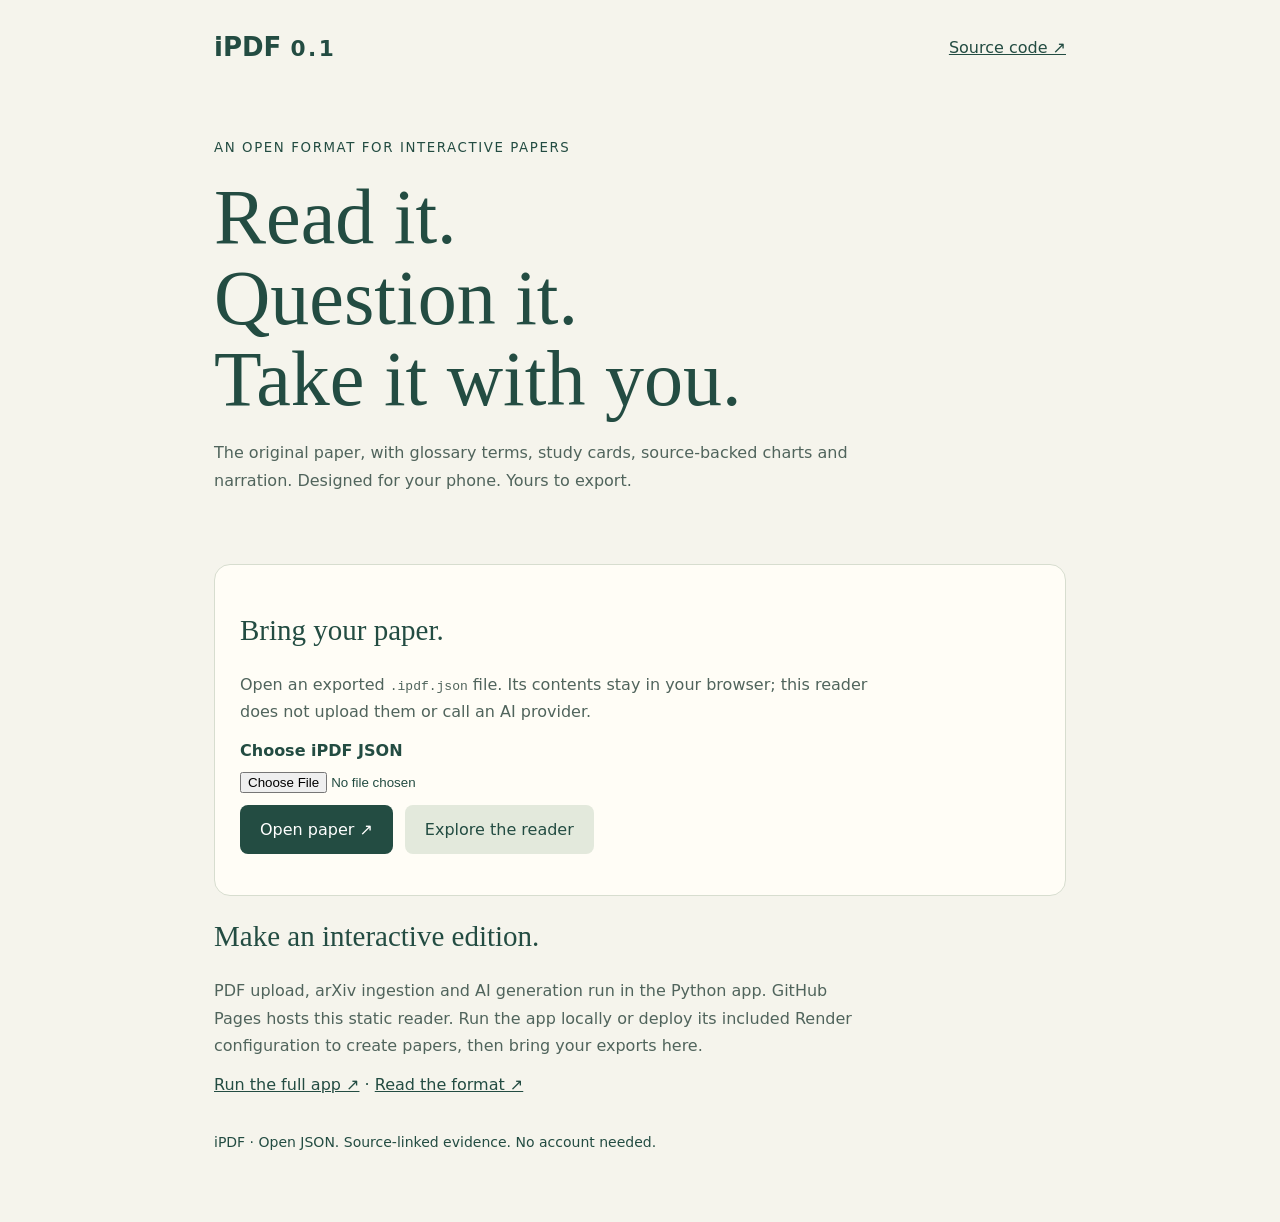
==== docs/index.html @ 9008fdcb "Publish hosted-only iPDF app and static GitHub Pages reader" ====
<!doctype html>
<html lang="en"><head><meta charset="utf-8"><meta name="viewport" content="width=device-width,initial-scale=1"><meta name="theme-color" content="#234c42"><title>iPDF — Papers, with more ways in</title><style>
:root{font-family:system-ui,sans-serif;color:#234c42;background:#f5f4ec}*{box-sizing:border-box}body{margin:0}main{max-width:900px;margin:auto;padding:32px 24px}nav{display:flex;justify-content:space-between;align-items:center}a{color:inherit}nav strong{font-size:26px}header{padding:75px 0 30px}small{letter-spacing:.12em}h1{font-family:Georgia,serif;font-size:clamp(44px,9vw,78px);font-weight:400;line-height:1.04;max-width:700px;margin:20px 0}p{line-height:1.7;max-width:650px;color:#50645c}.box{background:#fffdf6;border:1px solid #d7ddcf;padding:25px;border-radius:16px;margin:24px 0}.actions{display:flex;flex-wrap:wrap;gap:12px;align-items:center}.button{display:inline-block;background:#234c42;color:white;border:0;border-radius:8px;padding:15px 20px;font:inherit;text-decoration:none;cursor:pointer}.secondary{background:#e3e9dc;color:#234c42}input{max-width:100%;margin:12px 0}label{display:block;font-weight:600}footer{margin:40px 0;font-size:14px}#status{color:#8a3425}h2{font-family:Georgia,serif;font-weight:400;font-size:29px}
</style></head><body><main><nav><strong>iPDF <small>0.1</small></strong><a href="https://github.com/blackfang007/ipdf">Source code ↗</a></nav><header><small>AN OPEN FORMAT FOR INTERACTIVE PAPERS</small><h1>Read it.<br>Question it.<br>Take it with you.</h1><p>The original paper, with glossary terms, study cards, source-backed charts and narration. Designed for your phone. Yours to export.</p></header><section class="box"><h2>Bring your paper.</h2><p>Open an exported <code>.ipdf.json</code> file. Its contents stay in your browser; this reader does not upload them or call an AI provider.</p><label for="paper">Choose iPDF JSON</label><input id="paper" type="file" accept=".json,application/json"><div class="actions"><button class="button" id="open">Open paper ↗</button><a class="button secondary" href="demo.html">Explore the reader</a></div><p id="status" role="status"></p></section><section><h2>Make an interactive edition.</h2><p>PDF upload, arXiv ingestion and AI generation run in the Python app. GitHub Pages hosts this static reader. Run the app locally or deploy its included Render configuration to create papers, then bring your exports here.</p><a href="https://github.com/blackfang007/ipdf#run">Run the full app ↗</a> · <a href="https://github.com/blackfang007/ipdf/blob/main/SPEC.md">Read the format ↗</a></section><footer>iPDF · Open JSON. Source-linked evidence. No account needed.</footer></main><script src="import.js"></script></body></html>
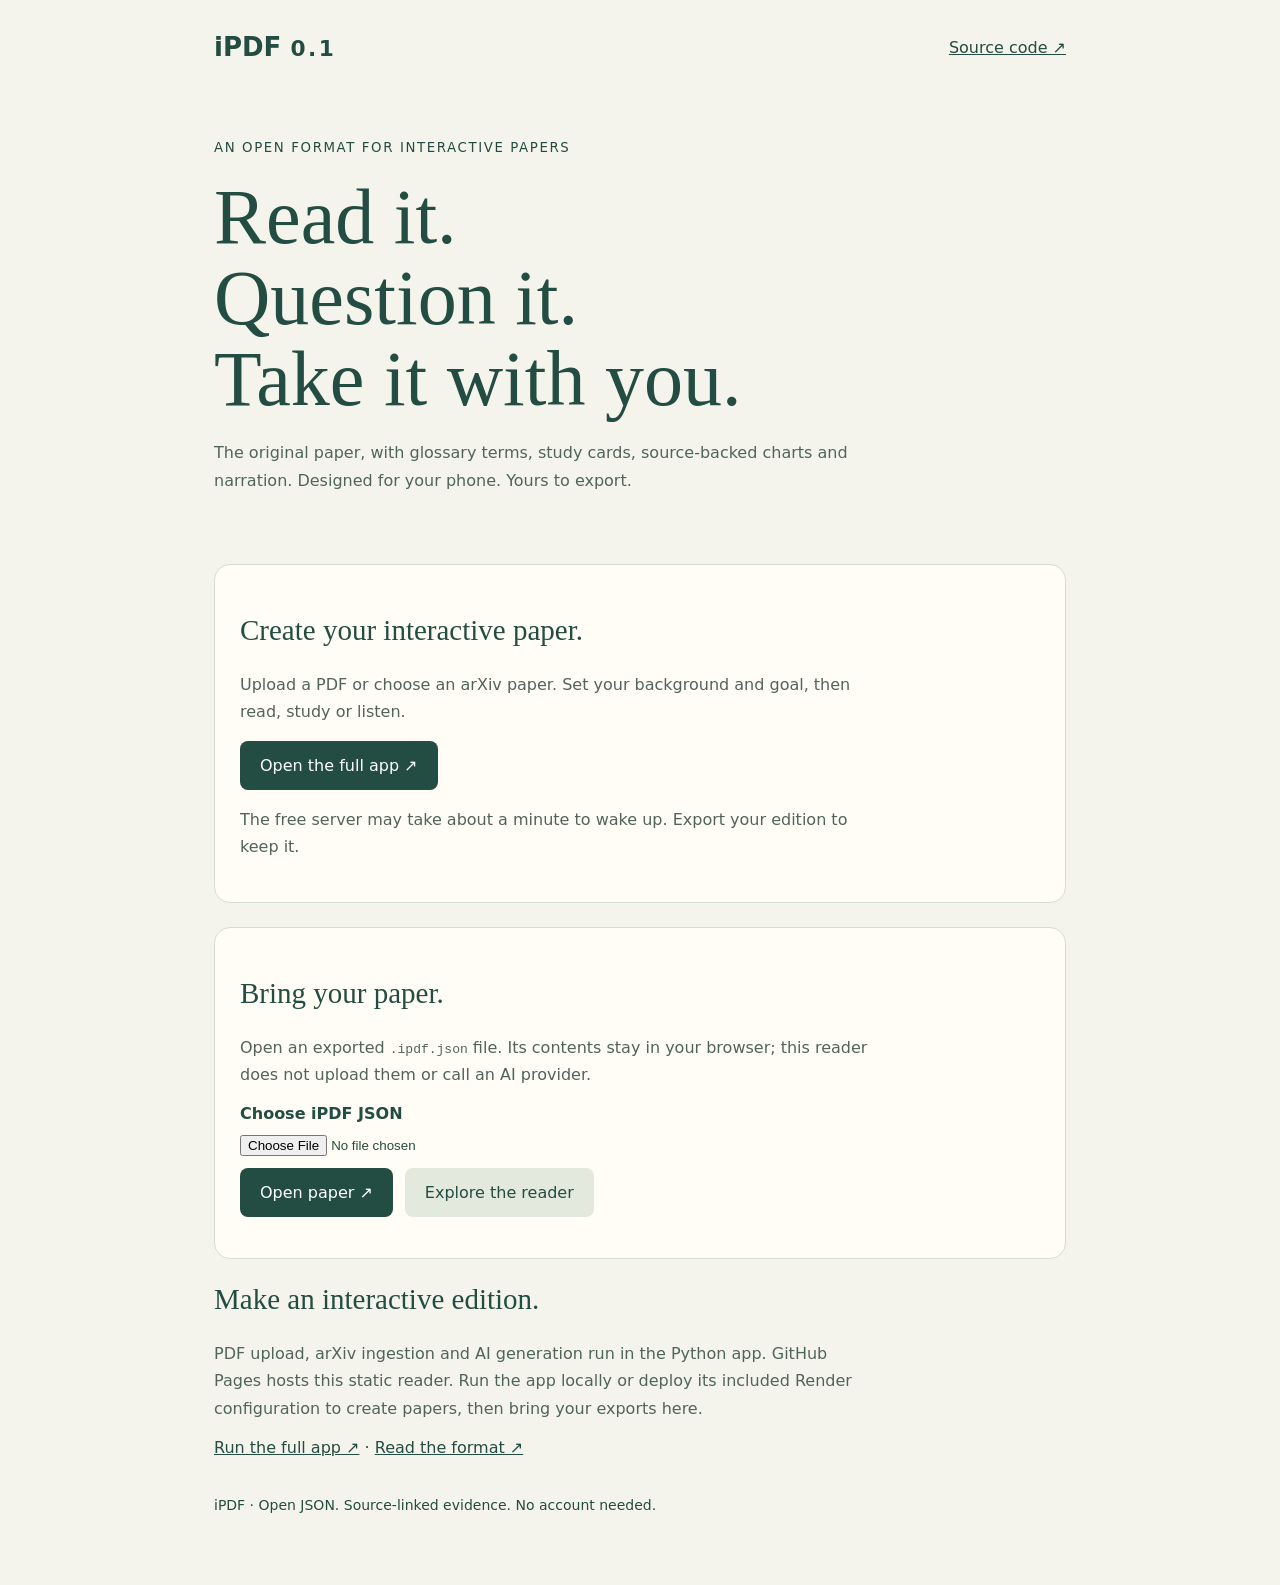
==== commit 170e6dbd: "Fix clean-checkout CI and link the deployed full app" ====
--- a/docs/index.html
+++ b/docs/index.html
@@ -1,4 +1,4 @@
 <!doctype html>
 <html lang="en"><head><meta charset="utf-8"><meta name="viewport" content="width=device-width,initial-scale=1"><meta name="theme-color" content="#234c42"><title>iPDF — Papers, with more ways in</title><style>
 :root{font-family:system-ui,sans-serif;color:#234c42;background:#f5f4ec}*{box-sizing:border-box}body{margin:0}main{max-width:900px;margin:auto;padding:32px 24px}nav{display:flex;justify-content:space-between;align-items:center}a{color:inherit}nav strong{font-size:26px}header{padding:75px 0 30px}small{letter-spacing:.12em}h1{font-family:Georgia,serif;font-size:clamp(44px,9vw,78px);font-weight:400;line-height:1.04;max-width:700px;margin:20px 0}p{line-height:1.7;max-width:650px;color:#50645c}.box{background:#fffdf6;border:1px solid #d7ddcf;padding:25px;border-radius:16px;margin:24px 0}.actions{display:flex;flex-wrap:wrap;gap:12px;align-items:center}.button{display:inline-block;background:#234c42;color:white;border:0;border-radius:8px;padding:15px 20px;font:inherit;text-decoration:none;cursor:pointer}.secondary{background:#e3e9dc;color:#234c42}input{max-width:100%;margin:12px 0}label{display:block;font-weight:600}footer{margin:40px 0;font-size:14px}#status{color:#8a3425}h2{font-family:Georgia,serif;font-weight:400;font-size:29px}
-</style></head><body><main><nav><strong>iPDF <small>0.1</small></strong><a href="https://github.com/blackfang007/ipdf">Source code ↗</a></nav><header><small>AN OPEN FORMAT FOR INTERACTIVE PAPERS</small><h1>Read it.<br>Question it.<br>Take it with you.</h1><p>The original paper, with glossary terms, study cards, source-backed charts and narration. Designed for your phone. Yours to export.</p></header><section class="box"><h2>Bring your paper.</h2><p>Open an exported <code>.ipdf.json</code> file. Its contents stay in your browser; this reader does not upload them or call an AI provider.</p><label for="paper">Choose iPDF JSON</label><input id="paper" type="file" accept=".json,application/json"><div class="actions"><button class="button" id="open">Open paper ↗</button><a class="button secondary" href="demo.html">Explore the reader</a></div><p id="status" role="status"></p></section><section><h2>Make an interactive edition.</h2><p>PDF upload, arXiv ingestion and AI generation run in the Python app. GitHub Pages hosts this static reader. Run the app locally or deploy its included Render configuration to create papers, then bring your exports here.</p><a href="https://github.com/blackfang007/ipdf#run">Run the full app ↗</a> · <a href="https://github.com/blackfang007/ipdf/blob/main/SPEC.md">Read the format ↗</a></section><footer>iPDF · Open JSON. Source-linked evidence. No account needed.</footer></main><script src="import.js"></script></body></html>
+</style></head><body><main><nav><strong>iPDF <small>0.1</small></strong><a href="https://github.com/spacenets7/ipdf">Source code ↗</a></nav><header><small>AN OPEN FORMAT FOR INTERACTIVE PAPERS</small><h1>Read it.<br>Question it.<br>Take it with you.</h1><p>The original paper, with glossary terms, study cards, source-backed charts and narration. Designed for your phone. Yours to export.</p></header><section class="box"><h2>Create your interactive paper.</h2><p>Upload a PDF or choose an arXiv paper. Set your background and goal, then read, study or listen.</p><a class="button" href="https://ipdf-tvvn.onrender.com/">Open the full app ↗</a><p>The free server may take about a minute to wake up. Export your edition to keep it.</p></section><section class="box"><h2>Bring your paper.</h2><p>Open an exported <code>.ipdf.json</code> file. Its contents stay in your browser; this reader does not upload them or call an AI provider.</p><label for="paper">Choose iPDF JSON</label><input id="paper" type="file" accept=".json,application/json"><div class="actions"><button class="button" id="open">Open paper ↗</button><a class="button secondary" href="demo.html">Explore the reader</a></div><p id="status" role="status"></p></section><section><h2>Make an interactive edition.</h2><p>PDF upload, arXiv ingestion and AI generation run in the Python app. GitHub Pages hosts this static reader. Run the app locally or deploy its included Render configuration to create papers, then bring your exports here.</p><a href="https://github.com/spacenets7/ipdf#run">Run the full app ↗</a> · <a href="https://github.com/spacenets7/ipdf/blob/main/SPEC.md">Read the format ↗</a></section><footer>iPDF · Open JSON. Source-linked evidence. No account needed.</footer></main><script src="import.js"></script></body></html>
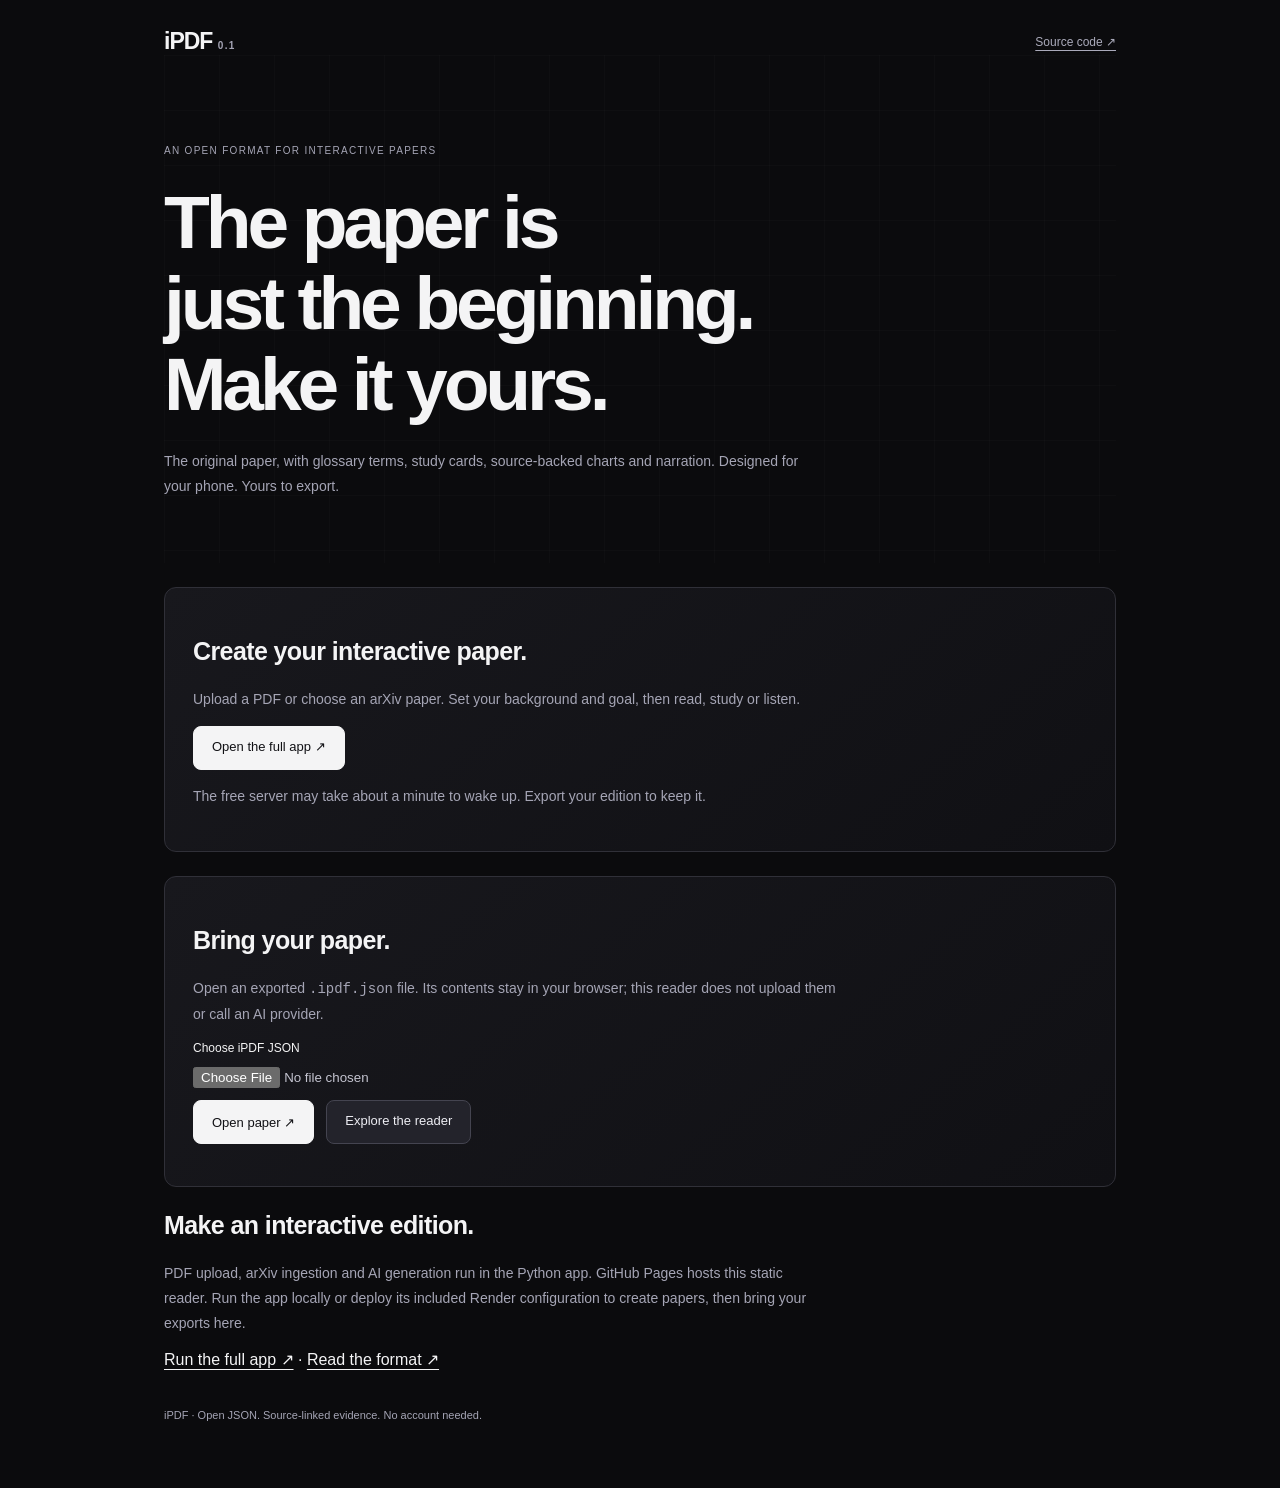
==== commit ff1ffedc: "Restyle iPDF as a dark research workspace inspired by T3 Code" ====
--- a/docs/index.html
+++ b/docs/index.html
@@ -1,4 +1,4 @@
 <!doctype html>
-<html lang="en"><head><meta charset="utf-8"><meta name="viewport" content="width=device-width,initial-scale=1"><meta name="theme-color" content="#234c42"><title>iPDF — Papers, with more ways in</title><style>
-:root{font-family:system-ui,sans-serif;color:#234c42;background:#f5f4ec}*{box-sizing:border-box}body{margin:0}main{max-width:900px;margin:auto;padding:32px 24px}nav{display:flex;justify-content:space-between;align-items:center}a{color:inherit}nav strong{font-size:26px}header{padding:75px 0 30px}small{letter-spacing:.12em}h1{font-family:Georgia,serif;font-size:clamp(44px,9vw,78px);font-weight:400;line-height:1.04;max-width:700px;margin:20px 0}p{line-height:1.7;max-width:650px;color:#50645c}.box{background:#fffdf6;border:1px solid #d7ddcf;padding:25px;border-radius:16px;margin:24px 0}.actions{display:flex;flex-wrap:wrap;gap:12px;align-items:center}.button{display:inline-block;background:#234c42;color:white;border:0;border-radius:8px;padding:15px 20px;font:inherit;text-decoration:none;cursor:pointer}.secondary{background:#e3e9dc;color:#234c42}input{max-width:100%;margin:12px 0}label{display:block;font-weight:600}footer{margin:40px 0;font-size:14px}#status{color:#8a3425}h2{font-family:Georgia,serif;font-weight:400;font-size:29px}
-</style></head><body><main><nav><strong>iPDF <small>0.1</small></strong><a href="https://github.com/spacenets7/ipdf">Source code ↗</a></nav><header><small>AN OPEN FORMAT FOR INTERACTIVE PAPERS</small><h1>Read it.<br>Question it.<br>Take it with you.</h1><p>The original paper, with glossary terms, study cards, source-backed charts and narration. Designed for your phone. Yours to export.</p></header><section class="box"><h2>Create your interactive paper.</h2><p>Upload a PDF or choose an arXiv paper. Set your background and goal, then read, study or listen.</p><a class="button" href="https://ipdf-tvvn.onrender.com/">Open the full app ↗</a><p>The free server may take about a minute to wake up. Export your edition to keep it.</p></section><section class="box"><h2>Bring your paper.</h2><p>Open an exported <code>.ipdf.json</code> file. Its contents stay in your browser; this reader does not upload them or call an AI provider.</p><label for="paper">Choose iPDF JSON</label><input id="paper" type="file" accept=".json,application/json"><div class="actions"><button class="button" id="open">Open paper ↗</button><a class="button secondary" href="demo.html">Explore the reader</a></div><p id="status" role="status"></p></section><section><h2>Make an interactive edition.</h2><p>PDF upload, arXiv ingestion and AI generation run in the Python app. GitHub Pages hosts this static reader. Run the app locally or deploy its included Render configuration to create papers, then bring your exports here.</p><a href="https://github.com/spacenets7/ipdf#run">Run the full app ↗</a> · <a href="https://github.com/spacenets7/ipdf/blob/main/SPEC.md">Read the format ↗</a></section><footer>iPDF · Open JSON. Source-linked evidence. No account needed.</footer></main><script src="import.js"></script></body></html>
+<html lang="en"><head><meta charset="utf-8"><meta name="viewport" content="width=device-width,initial-scale=1"><meta name="theme-color" content="#0b0b0d"><title>iPDF — Papers, with more ways in</title><style>
+:root{color-scheme:dark;font-family:'Segoe UI',Arial,sans-serif;color:#f4f4f5;background:#0b0b0d}*{box-sizing:border-box}body{margin:0}main{max-width:1000px;margin:auto;padding:28px 24px}nav{display:flex;justify-content:space-between;align-items:center;gap:20px;font-size:12px;color:#aaaaba}a{color:inherit;text-underline-offset:4px}nav strong{font-size:23px;color:#f4f4f5;letter-spacing:-1px}header{padding:85px 0 50px;background-image:linear-gradient(#ffffff04 1px,transparent 1px),linear-gradient(90deg,#ffffff04 1px,transparent 1px);background-size:55px 55px}small{font-size:10px;letter-spacing:.13em;color:#a5a5b5}h1{font-size:clamp(42px,7vw,75px);font-weight:550;letter-spacing:-.055em;line-height:1.08;max-width:800px;margin:24px 0}p{font-size:14px;line-height:1.8;max-width:650px;color:#a5a5b5}.box{background:linear-gradient(140deg,#18181d,#101014);border:1px solid #303038;padding:28px;border-radius:12px;margin:24px 0}.actions{display:flex;flex-wrap:wrap;gap:12px;align-items:center}.button{display:inline-block;background:#f4f4f5;color:#111115;border:1px solid #f4f4f5;border-radius:8px;padding:12px 18px;font:500 13px 'Segoe UI',Arial,sans-serif;text-decoration:none;cursor:pointer;min-height:44px}.secondary{background:#23232b;color:#ededf3;border-color:#444450}input{max-width:100%;margin:12px 0;color:#c4c4d0}label{display:block;font-weight:500;font-size:12px}footer{margin:40px 0;font-size:11px;color:#a5a5b5}#status{color:#ffc1cb}h2{font-weight:550;font-size:25px;letter-spacing:-.6px}a:focus-visible,button:focus-visible,input:focus-visible{outline:2px solid #b9c7ff;outline-offset:4px}@media(max-width:500px){header{padding:60px 0 25px}.box{padding:22px}h1{font-size:44px}}@media(prefers-reduced-motion:reduce){*{animation:none!important;transition:none!important}}
+</style></head><body><main><nav><strong>iPDF <small>0.1</small></strong><a href="https://github.com/spacenets7/ipdf">Source code ↗</a></nav><header><small>AN OPEN FORMAT FOR INTERACTIVE PAPERS</small><h1>The paper is<br>just the beginning.<br>Make it yours.</h1><p>The original paper, with glossary terms, study cards, source-backed charts and narration. Designed for your phone. Yours to export.</p></header><section class="box"><h2>Create your interactive paper.</h2><p>Upload a PDF or choose an arXiv paper. Set your background and goal, then read, study or listen.</p><a class="button" href="https://ipdf-tvvn.onrender.com/">Open the full app ↗</a><p>The free server may take about a minute to wake up. Export your edition to keep it.</p></section><section class="box"><h2>Bring your paper.</h2><p>Open an exported <code>.ipdf.json</code> file. Its contents stay in your browser; this reader does not upload them or call an AI provider.</p><label for="paper">Choose iPDF JSON</label><input id="paper" type="file" accept=".json,application/json"><div class="actions"><button class="button" id="open">Open paper ↗</button><a class="button secondary" href="demo.html">Explore the reader</a></div><p id="status" role="status"></p></section><section><h2>Make an interactive edition.</h2><p>PDF upload, arXiv ingestion and AI generation run in the Python app. GitHub Pages hosts this static reader. Run the app locally or deploy its included Render configuration to create papers, then bring your exports here.</p><a href="https://github.com/spacenets7/ipdf#run">Run the full app ↗</a> · <a href="https://github.com/spacenets7/ipdf/blob/main/SPEC.md">Read the format ↗</a></section><footer>iPDF · Open JSON. Source-linked evidence. No account needed.</footer></main><script src="import.js"></script></body></html>
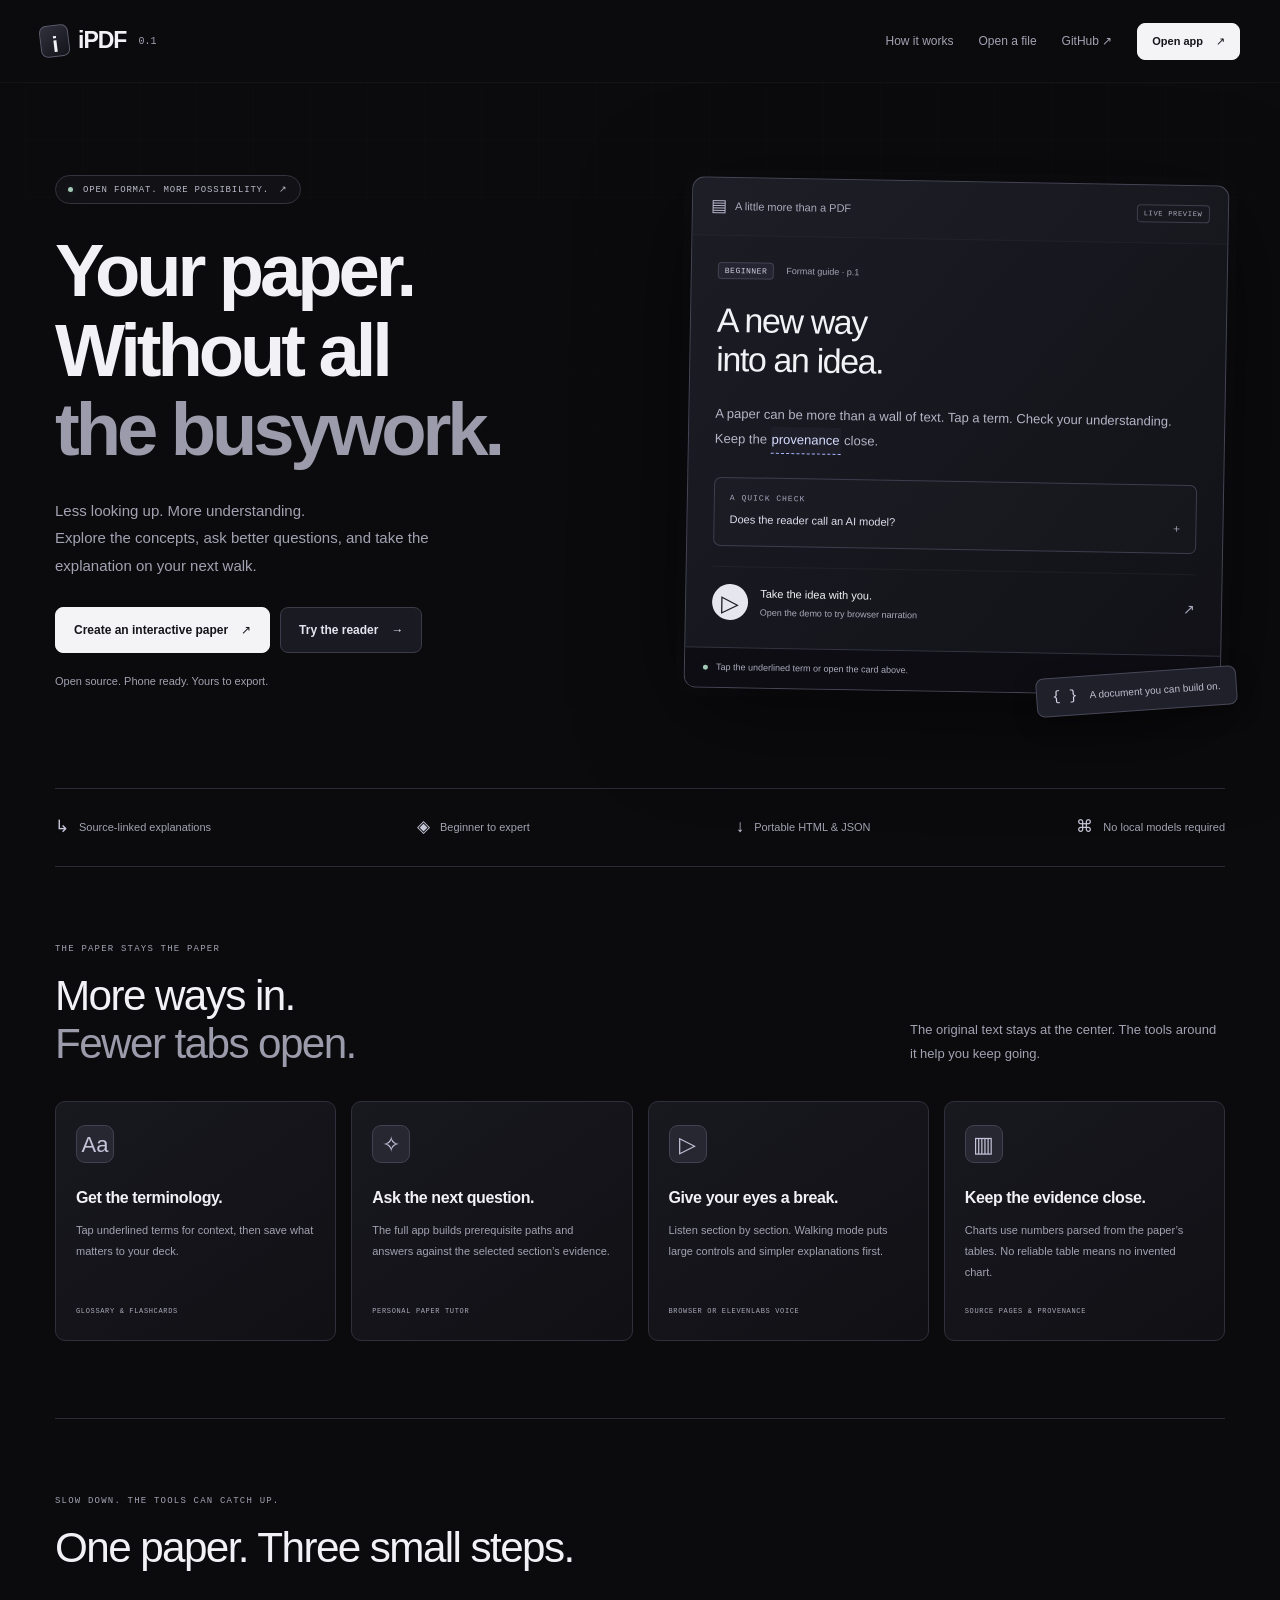
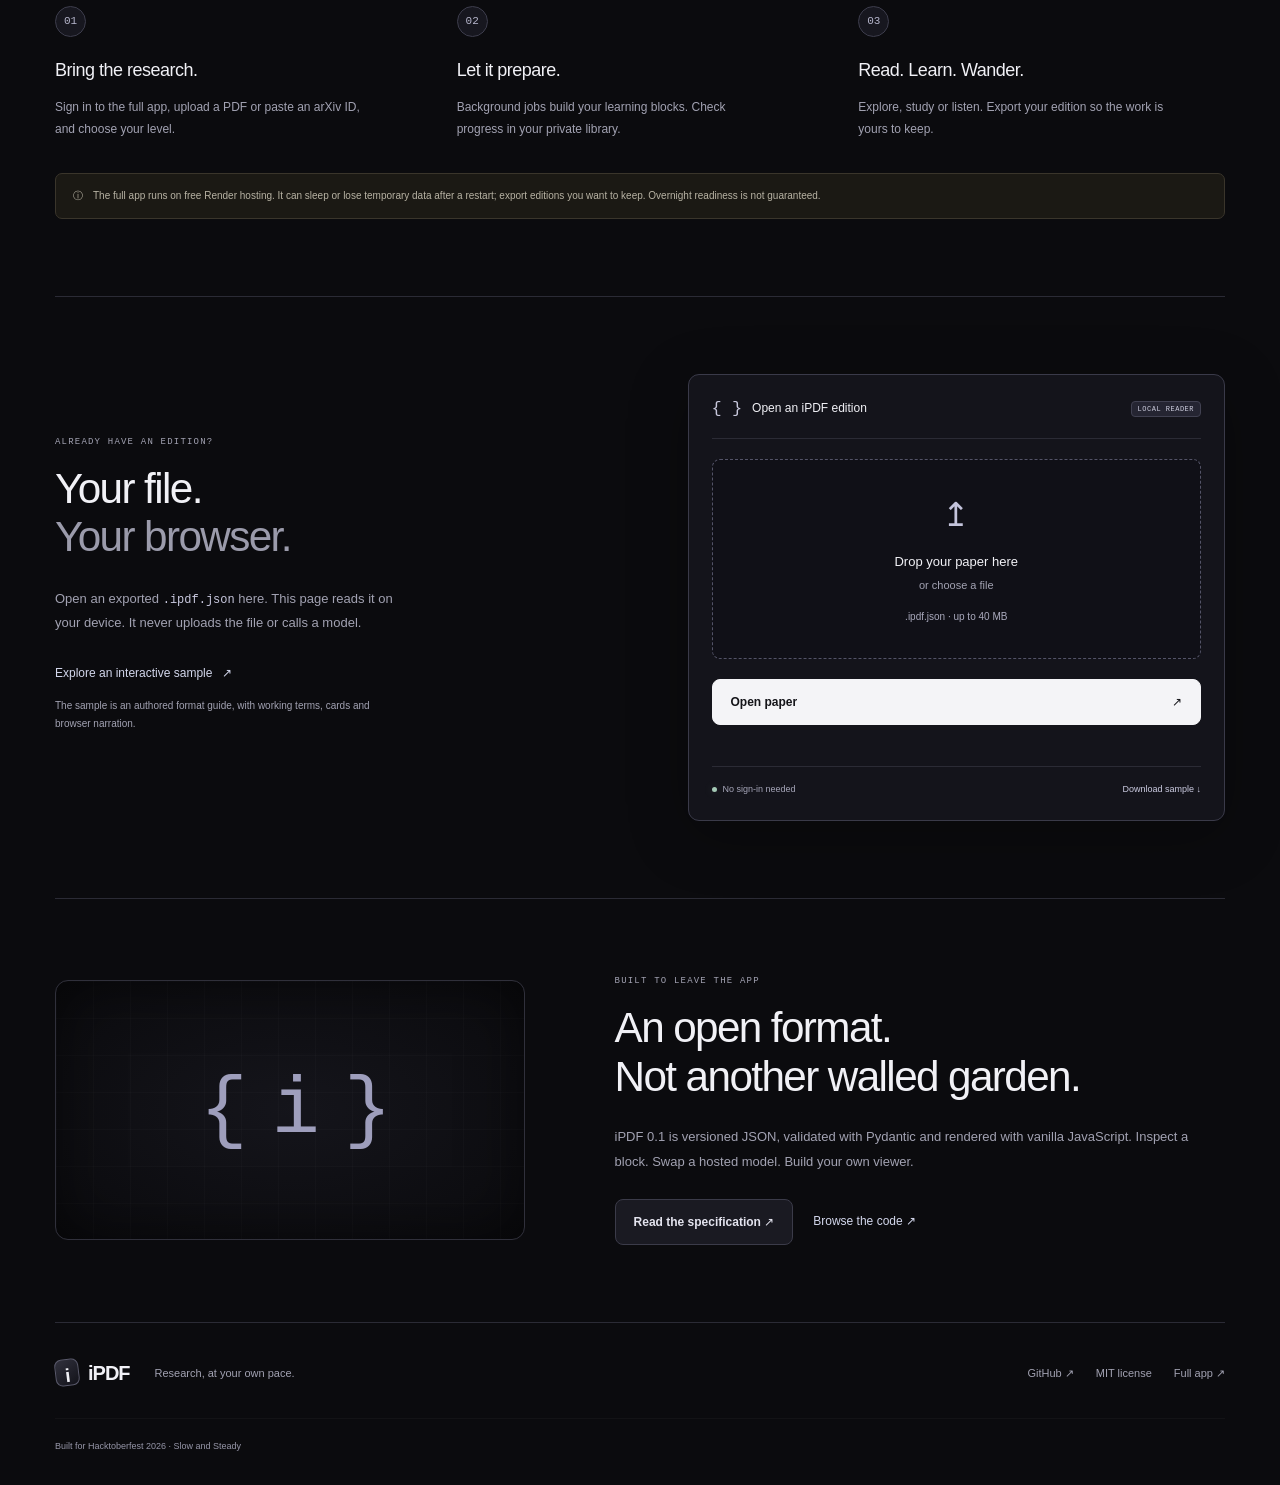
==== commit e3a3cbeb: "Polish GitHub Pages experience and prepare Week 3 submission report" ====
--- a/docs/index.html
+++ b/docs/index.html
@@ -1,4 +1,25 @@
 <!doctype html>
-<html lang="en"><head><meta charset="utf-8"><meta name="viewport" content="width=device-width,initial-scale=1"><meta name="theme-color" content="#0b0b0d"><title>iPDF — Papers, with more ways in</title><style>
-:root{color-scheme:dark;font-family:'Segoe UI',Arial,sans-serif;color:#f4f4f5;background:#0b0b0d}*{box-sizing:border-box}body{margin:0}main{max-width:1000px;margin:auto;padding:28px 24px}nav{display:flex;justify-content:space-between;align-items:center;gap:20px;font-size:12px;color:#aaaaba}a{color:inherit;text-underline-offset:4px}nav strong{font-size:23px;color:#f4f4f5;letter-spacing:-1px}header{padding:85px 0 50px;background-image:linear-gradient(#ffffff04 1px,transparent 1px),linear-gradient(90deg,#ffffff04 1px,transparent 1px);background-size:55px 55px}small{font-size:10px;letter-spacing:.13em;color:#a5a5b5}h1{font-size:clamp(42px,7vw,75px);font-weight:550;letter-spacing:-.055em;line-height:1.08;max-width:800px;margin:24px 0}p{font-size:14px;line-height:1.8;max-width:650px;color:#a5a5b5}.box{background:linear-gradient(140deg,#18181d,#101014);border:1px solid #303038;padding:28px;border-radius:12px;margin:24px 0}.actions{display:flex;flex-wrap:wrap;gap:12px;align-items:center}.button{display:inline-block;background:#f4f4f5;color:#111115;border:1px solid #f4f4f5;border-radius:8px;padding:12px 18px;font:500 13px 'Segoe UI',Arial,sans-serif;text-decoration:none;cursor:pointer;min-height:44px}.secondary{background:#23232b;color:#ededf3;border-color:#444450}input{max-width:100%;margin:12px 0;color:#c4c4d0}label{display:block;font-weight:500;font-size:12px}footer{margin:40px 0;font-size:11px;color:#a5a5b5}#status{color:#ffc1cb}h2{font-weight:550;font-size:25px;letter-spacing:-.6px}a:focus-visible,button:focus-visible,input:focus-visible{outline:2px solid #b9c7ff;outline-offset:4px}@media(max-width:500px){header{padding:60px 0 25px}.box{padding:22px}h1{font-size:44px}}@media(prefers-reduced-motion:reduce){*{animation:none!important;transition:none!important}}
-</style></head><body><main><nav><strong>iPDF <small>0.1</small></strong><a href="https://github.com/spacenets7/ipdf">Source code ↗</a></nav><header><small>AN OPEN FORMAT FOR INTERACTIVE PAPERS</small><h1>The paper is<br>just the beginning.<br>Make it yours.</h1><p>The original paper, with glossary terms, study cards, source-backed charts and narration. Designed for your phone. Yours to export.</p></header><section class="box"><h2>Create your interactive paper.</h2><p>Upload a PDF or choose an arXiv paper. Set your background and goal, then read, study or listen.</p><a class="button" href="https://ipdf-tvvn.onrender.com/">Open the full app ↗</a><p>The free server may take about a minute to wake up. Export your edition to keep it.</p></section><section class="box"><h2>Bring your paper.</h2><p>Open an exported <code>.ipdf.json</code> file. Its contents stay in your browser; this reader does not upload them or call an AI provider.</p><label for="paper">Choose iPDF JSON</label><input id="paper" type="file" accept=".json,application/json"><div class="actions"><button class="button" id="open">Open paper ↗</button><a class="button secondary" href="demo.html">Explore the reader</a></div><p id="status" role="status"></p></section><section><h2>Make an interactive edition.</h2><p>PDF upload, arXiv ingestion and AI generation run in the Python app. GitHub Pages hosts this static reader. Run the app locally or deploy its included Render configuration to create papers, then bring your exports here.</p><a href="https://github.com/spacenets7/ipdf#run">Run the full app ↗</a> · <a href="https://github.com/spacenets7/ipdf/blob/main/SPEC.md">Read the format ↗</a></section><footer>iPDF · Open JSON. Source-linked evidence. No account needed.</footer></main><script src="import.js"></script></body></html>
+<html lang="en">
+<head>
+  <meta charset="utf-8"><meta name="viewport" content="width=device-width,initial-scale=1">
+  <meta name="theme-color" content="#0b0b0e">
+  <meta name="description" content="Research at your pace. Turn papers into source-linked learning and listening, or open an iPDF file privately in your browser.">
+  <title>iPDF — Research at your pace.</title>
+  <link rel="stylesheet" href="styles.css?v=3"><script src="pages.js?v=3" defer></script><script src="import.js?v=3" defer></script>
+</head>
+<body>
+<a class="skip-link" href="#main">Skip to content</a>
+<header class="site-header"><a class="brand" href="./" aria-label="iPDF home"><span class="brand-mark">i</span>iPDF <span class="version">0.1</span></a><nav aria-label="Main navigation"><a href="#how-it-works">How it works</a><a href="#open-reader">Open a file</a><a class="nav-code" href="https://github.com/spacenets7/ipdf">GitHub ↗</a><a class="button button-small" href="https://ipdf-tvvn.onrender.com/">Open app <span aria-hidden="true">↗</span></a></nav></header>
+<main id="main">
+<section class="hero" aria-labelledby="hero-title">
+  <div class="hero-copy"><a class="release-badge" href="https://github.com/spacenets7/ipdf/blob/main/SPEC.md"><span class="live-dot" aria-hidden="true"></span> OPEN FORMAT. MORE POSSIBILITY. <span aria-hidden="true">↗</span></a><h1 id="hero-title">Your paper.<br>Without all<br><span>the busywork.</span></h1><p class="hero-description">Less looking up. More understanding.<br>Explore the concepts, ask better questions, and take the explanation on your next walk.</p><div class="hero-actions"><a class="button" href="https://ipdf-tvvn.onrender.com/">Create an interactive paper <span aria-hidden="true">↗</span></a><a class="button secondary" href="demo.html">Try the reader <span aria-hidden="true">→</span></a></div><p class="hero-footnote">Open source. Phone ready. Yours to export.</p></div>
+  <div class="hero-preview"><div class="preview-glow" aria-hidden="true"></div><article class="paper-preview" aria-label="Interactive format preview"><header class="preview-toolbar"><span><span class="mini-file" aria-hidden="true">▤</span> A little more than a PDF</span><span class="preview-label">LIVE PREVIEW</span></header><div class="preview-body"><div class="preview-meta"><span class="pill">BEGINNER</span><span>Format guide · p.1</span></div><h2>A new way<br>into an idea.</h2><p>A paper can be more than a wall of text. Tap a term. Check your understanding. Keep the <button id="preview-term" class="term" aria-expanded="false" aria-controls="preview-definition">provenance</button> close.</p><div class="definition" id="preview-definition" hidden><strong>Provenance</strong><p>Where an explanation came from: its source page, model and prompt version.</p><span>Authored format example · page 1</span></div><details class="preview-card"><summary><span class="card-kicker">A QUICK CHECK</span>Does the reader call an AI model?<span class="card-toggle" aria-hidden="true">＋</span></summary><p>No. It reads the iPDF JSON. Generation happens separately, so an exported edition can travel with you.</p></details><a class="preview-player" href="demo.html"><span class="play-icon" aria-hidden="true">▷</span><span><strong>Take the idea with you.</strong><small>Open the demo to try browser narration</small></span><span aria-hidden="true">↗</span></a></div><footer class="preview-footer"><span class="live-dot" aria-hidden="true"></span> Tap the underlined term or open the card above.</footer></article><div class="floating-note"><span aria-hidden="true">{ }</span> A document you can build on.</div></div>
+</section>
+<div class="capability-strip" aria-label="Project principles"><span><i aria-hidden="true">↳</i> Source-linked explanations</span><span><i aria-hidden="true">◈</i> Beginner to expert</span><span><i aria-hidden="true">↓</i> Portable HTML & JSON</span><span><i aria-hidden="true">⌘</i> No local models required</span></div>
+<section class="features section-space" aria-labelledby="features-title"><div class="section-heading"><div><span class="eyebrow">THE PAPER STAYS THE PAPER</span><h2 id="features-title">More ways in.<br><span>Fewer tabs open.</span></h2></div><p>The original text stays at the center. The tools around it help you keep going.</p></div><div class="feature-grid"><article class="feature-card"><span class="feature-icon" aria-hidden="true">Aa</span><h3>Get the terminology.</h3><p>Tap underlined terms for context, then save what matters to your deck.</p><span class="feature-tag">GLOSSARY & FLASHCARDS</span></article><article class="feature-card"><span class="feature-icon" aria-hidden="true">✧</span><h3>Ask the next question.</h3><p>The full app builds prerequisite paths and answers against the selected section’s evidence.</p><span class="feature-tag">PERSONAL PAPER TUTOR</span></article><article class="feature-card"><span class="feature-icon" aria-hidden="true">▷</span><h3>Give your eyes a break.</h3><p>Listen section by section. Walking mode puts large controls and simpler explanations first.</p><span class="feature-tag">BROWSER OR ELEVENLABS VOICE</span></article><article class="feature-card"><span class="feature-icon" aria-hidden="true">▥</span><h3>Keep the evidence close.</h3><p>Charts use numbers parsed from the paper’s tables. No reliable table means no invented chart.</p><span class="feature-tag">SOURCE PAGES & PROVENANCE</span></article></div></section>
+<section class="workflow section-space" id="how-it-works" aria-labelledby="workflow-title"><div class="section-heading"><div><span class="eyebrow">SLOW DOWN. THE TOOLS CAN CATCH UP.</span><h2 id="workflow-title">One paper. Three small steps.</h2></div></div><ol class="steps"><li><span class="step-number">01</span><h3>Bring the research.</h3><p>Sign in to the full app, upload a PDF or paste an arXiv ID, and choose your level.</p></li><li><span class="step-number">02</span><h3>Let it prepare.</h3><p>Background jobs build your learning blocks. Check progress in your private library.</p></li><li><span class="step-number">03</span><h3>Read. Learn. Wander.</h3><p>Explore, study or listen. Export your edition so the work is yours to keep.</p></li></ol><p class="service-note"><span aria-hidden="true">ⓘ</span> The full app runs on free Render hosting. It can sleep or lose temporary data after a restart; export editions you want to keep. Overnight readiness is not guaranteed.</p></section>
+<section class="reader-section section-space" id="open-reader" aria-labelledby="reader-title"><div class="reader-copy"><span class="eyebrow">ALREADY HAVE AN EDITION?</span><h2 id="reader-title">Your file.<br><span>Your browser.</span></h2><p>Open an exported <code>.ipdf.json</code> here. This page reads it on your device. It never uploads the file or calls a model.</p><a class="text-link" href="demo.html">Explore an interactive sample <span aria-hidden="true">↗</span></a><p class="sample-note">The sample is an authored format guide, with working terms, cards and browser narration.</p></div><div class="import-panel"><div class="import-title"><span aria-hidden="true">{ }</span><strong>Open an iPDF edition</strong><span class="pill">LOCAL READER</span></div><label class="file-drop" id="file-drop" for="paper"><span class="upload-icon" aria-hidden="true">↥</span><strong>Drop your paper here</strong><span>or choose a file</span><small id="selected-file">.ipdf.json · up to 40 MB</small><input id="paper" type="file" accept=".json,application/json"><span class="sr-only">Choose iPDF JSON file</span></label><button class="button open-button" id="open" type="button">Open paper <span aria-hidden="true">↗</span></button><p id="status" class="import-status" role="status" aria-live="polite"></p><div class="import-bottom"><span><span class="live-dot" aria-hidden="true"></span> No sign-in needed</span><a href="demo.ipdf.json" download>Download sample ↓</a></div></div></section>
+<section class="open-format section-space"><div class="format-symbol" aria-hidden="true">{ i }</div><div><span class="eyebrow">BUILT TO LEAVE THE APP</span><h2>An open format.<br>Not another walled garden.</h2><p>iPDF 0.1 is versioned JSON, validated with Pydantic and rendered with vanilla JavaScript. Inspect a block. Swap a hosted model. Build your own viewer.</p><div class="format-links"><a class="button secondary" href="https://github.com/spacenets7/ipdf/blob/main/SPEC.md">Read the specification ↗</a><a class="text-link" href="https://github.com/spacenets7/ipdf">Browse the code ↗</a></div></div></section>
+</main>
+<footer class="site-footer"><a class="brand" href="./"><span class="brand-mark">i</span>iPDF</a><p>Research, at your own pace.</p><nav aria-label="Footer navigation"><a href="https://github.com/spacenets7/ipdf">GitHub ↗</a><a href="https://github.com/spacenets7/ipdf/blob/main/LICENSE">MIT license</a><a href="https://ipdf-tvvn.onrender.com/">Full app ↗</a></nav><span class="footer-note">Built for Hacktoberfest 2026 · Slow and Steady</span></footer>
+</body></html>
--- a/docs/styles.css
+++ b/docs/styles.css
@@ -0,0 +1,9 @@
+:root{color-scheme:dark;--bg:#0b0b0e;--panel:#131318;--raised:#1c1c24;--line:#2b2b35;--text:#f1f1f6;--muted:#a2a2b2;--accent:#bdc7fa;--mono:Consolas,'Courier New',monospace;--sans:'Segoe UI',Arial,sans-serif}
+*{box-sizing:border-box}html{scroll-behavior:smooth;scroll-padding-top:95px}body{margin:0;background:var(--bg);color:var(--text);font:14px/1.7 var(--sans);-webkit-font-smoothing:antialiased}a{color:inherit;text-decoration:none}a:hover{color:white}button,input{font:inherit}button{cursor:pointer}button:disabled{cursor:wait;opacity:.6}a,button,input,summary{-webkit-tap-highlight-color:transparent}a:focus-visible,button:focus-visible,input:focus-visible,summary:focus-visible{outline:2px solid var(--accent);outline-offset:5px}::selection{background:#a5b4fc38;color:white}p,h1,h2,h3{overflow-wrap:anywhere}[hidden]{display:none!important}.sr-only{position:absolute;width:1px;height:1px;padding:0;margin:-1px;overflow:hidden;clip:rect(0,0,0,0);white-space:nowrap;border:0}.skip-link{position:fixed;left:20px;top:-70px;background:white;color:black;padding:10px 20px;z-index:100;border-radius:6px}.skip-link:focus{top:10px}.site-header{max-width:1350px;margin:auto;padding:0 40px;height:83px;display:flex;align-items:center;justify-content:space-between;border-bottom:1px solid #ffffff08;gap:25px}.brand{display:inline-flex;align-items:center;gap:9px;font-size:23px;letter-spacing:-1px;font-weight:650;white-space:nowrap}.brand-mark{display:grid;place-items:center;width:29px;height:32px;background:linear-gradient(145deg,#31313d,#13131a);border:1px solid #5b5b6d;border-radius:7px;transform:rotate(-7deg);font-size:22px}.version{font:10px var(--mono);letter-spacing:0;color:var(--muted);margin-left:3px}.site-header nav{display:flex;align-items:center;gap:25px;font-size:12px;color:var(--muted)}.button{display:inline-flex;align-items:center;justify-content:center;gap:13px;padding:12px 18px;border:1px solid #f4f4f7;background:#f4f4f7;color:#141419;border-radius:8px;min-height:46px;font-size:12px;font-weight:550;line-height:1.5;transition:background .15s,border-color .15s}.button:hover{background:#dcdce7;color:#0b0b0e;border-color:#dcdce7}.button-small{padding:8px 14px;min-height:37px;font-size:11px}.button.secondary{background:#1a1a22;border-color:#3b3b49;color:#e4e4ef}.button.secondary:hover{background:#272733;border-color:#656578}.text-link{font-size:12px;color:#d3d7ec;display:inline-flex;align-items:center;gap:10px}.text-link:hover{text-decoration:underline;text-underline-offset:5px}main{max-width:1250px;margin:auto;padding:0 40px}.hero{display:grid;grid-template-columns:1.05fr 1fr;gap:70px;align-items:center;padding:76px 0 70px;position:relative}.hero:before{content:'';position:absolute;inset:0 -30px;background-image:linear-gradient(#ffffff03 1px,transparent 1px),linear-gradient(90deg,#ffffff03 1px,transparent 1px);background-size:57px 57px;mask-image:linear-gradient(black,transparent);pointer-events:none;z-index:-1}.release-badge{display:inline-flex;align-items:center;gap:10px;border:1px solid #34343f;border-radius:30px;font:9px var(--mono);letter-spacing:.8px;color:#bbbbca;padding:8px 12px;background:#111116}.live-dot{display:inline-block;width:5px;height:5px;background:#a4c9b5;border-radius:50%;box-shadow:0 0 10px #a4c9b533;flex-shrink:0}.hero h1{font-size:clamp(52px,5.8vw,78px);line-height:1.07;letter-spacing:-.055em;font-weight:550;margin:27px 0}.hero h1>span{color:#9b9bab}.hero-description{font-size:15px;color:var(--muted);line-height:1.85;max-width:430px;margin-bottom:27px}.hero-actions{display:flex;flex-wrap:wrap;gap:10px}.hero-footnote{font-size:11px;color:#a2a2b0;margin-top:19px}.hero-preview{position:relative;padding:22px 0 26px;min-width:0}.preview-glow{position:absolute;inset:10% -10%;background:radial-gradient(ellipse,#8181c315,transparent 65%);pointer-events:none}.paper-preview{position:relative;border:1px solid #454555;border-radius:12px;background:linear-gradient(130deg,#1c1c25,#111117);box-shadow:0 22px 100px #0008,0 0 0 8px #ffffff02;transform:rotate(1deg);overflow:hidden}.preview-toolbar{padding:14px 18px;border-bottom:1px solid #3b3b473d;display:flex;align-items:center;justify-content:space-between;gap:10px;font-size:11px;color:#a9a9bc;background:#ffffff02}.preview-toolbar>span:first-child{display:flex;align-items:center;gap:8px}.mini-file{font-size:17px;color:#bdbdd3}.preview-label{font:7px var(--mono);letter-spacing:.7px;color:#adadbd;border:1px solid #3e3e4d;border-radius:4px;padding:4px 6px;white-space:nowrap}.preview-body{padding:26px}.preview-meta{display:flex;align-items:center;gap:12px;font-size:9px;color:#a3a3b5}.pill{display:inline-block;border:1px solid #414151;background:#252532;border-radius:4px;font:8px var(--mono);letter-spacing:.5px;padding:3px 6px;color:#cecedf;white-space:nowrap}.preview-body h2{font-size:34px;line-height:1.15;letter-spacing:-1.4px;font-weight:500;margin:22px 0}.preview-body>p{font-size:13px;line-height:1.95;color:#b4b4c6}.term{padding:0 1px;border:0;border-bottom:1px dashed #a5b4fc;background:#a5b4fc0a;color:#d5ddff;font:inherit}.term:hover{background:#a5b4fc22}.definition{padding:14px 16px;background:#242433;border:1px solid #585875;border-radius:7px;margin:14px 0;font-size:12px}.definition strong{font-weight:550}.definition p{margin:7px 0;color:#d0d0df;font-size:12px;line-height:1.8}.definition>span{font:8px var(--mono);color:#adadc4}.preview-card{margin:24px 0 20px;border:1px solid #3d3d4e;background:#ffffff03;border-radius:7px;overflow:hidden}.preview-card summary{position:relative;cursor:pointer;list-style:none;padding:15px 30px 15px 15px;font-size:11px;line-height:1.8;color:#dedeee}.preview-card summary::-webkit-details-marker{display:none}.card-kicker{display:block;font:8px var(--mono);letter-spacing:1px;color:#a6a6be;margin-bottom:8px}.card-toggle{position:absolute;right:13px;top:33px;color:#aaaac2}.preview-card p{padding:0 15px 15px;margin:0;color:#bdbdd2;font-size:11px;line-height:1.8}.preview-player{display:flex;align-items:center;gap:12px;padding-top:17px;border-top:1px solid #ffffff0b}.play-icon{width:36px;height:36px;display:grid;place-items:center;flex-shrink:0;background:#e6e6ef;color:#191920;border-radius:50%;font-size:23px}.preview-player>span:nth-child(2){flex:1;min-width:0}.preview-player strong{display:block;font-size:11px;font-weight:500}.preview-player small{display:block;font-size:9px;color:#aaaaba;margin-top:3px}.preview-player>span:last-child{color:#a6a6bd}.preview-footer{padding:12px 18px;background:#0d0d13;font-size:9px;color:#ababbe;border-top:1px solid #343441;display:flex;align-items:center;gap:8px}.floating-note{position:absolute;right:-12px;bottom:7px;border:1px solid #474758;border-radius:8px;background:#20202b;padding:10px 15px;font-size:10px;color:#bdbdce;box-shadow:0 6px 25px #0005;transform:rotate(-4deg)}.floating-note>span{font:14px var(--mono);color:#d6d6eb;margin-right:10px}.capability-strip{display:flex;justify-content:space-between;align-items:center;gap:18px;padding:24px 0;border-block:1px solid var(--line);color:var(--muted);font-size:11px}.capability-strip>span{display:flex;align-items:center;gap:10px}.capability-strip i{font-size:17px;font-style:normal;color:#c6c6d9}.section-space{padding:77px 0;border-bottom:1px solid var(--line)}.eyebrow{display:block;font:9px var(--mono);letter-spacing:1.2px;color:var(--muted);margin-bottom:18px}.section-heading{display:flex;justify-content:space-between;align-items:flex-end;gap:35px;margin-bottom:32px}.section-heading h2,.reader-copy h2,.open-format h2{font-size:clamp(30px,3.3vw,43px);line-height:1.15;font-weight:500;letter-spacing:-1.6px;margin:0}.section-heading h2 span,.reader-copy h2 span{color:#9b9bab}.section-heading>p{font-size:13px;color:var(--muted);max-width:315px;line-height:1.85;margin:0 0 3px}.feature-grid{display:grid;grid-template-columns:repeat(4,minmax(0,1fr));gap:15px}.feature-card{border:1px solid #30303c;border-radius:10px;background:linear-gradient(145deg,#18181f,#101015);padding:23px 20px;min-width:0;display:flex;flex-direction:column}.feature-icon{width:38px;height:38px;background:#272732;border:1px solid #414151;border-radius:9px;display:grid;place-items:center;font-size:22px;color:#c4c4da}.feature-card h3{font-size:16px;font-weight:550;letter-spacing:-.4px;margin:23px 0 10px;line-height:1.5}.feature-card p{font-size:11px;line-height:1.9;color:var(--muted);margin:0 0 23px}.feature-tag{font:7px/1.7 var(--mono);letter-spacing:.65px;color:#aaaaba;margin-top:auto}.steps{list-style:none;counter-reset:step;display:grid;grid-template-columns:repeat(3,minmax(0,1fr));gap:35px;padding:0;margin:33px 0}.step-number{font:11px var(--mono);display:inline-grid;place-items:center;width:31px;height:31px;border:1px solid #3d3d4c;border-radius:50%;color:#b5b5cb;background:#17171f}.steps h3{font-size:18px;letter-spacing:-.5px;font-weight:500;margin:18px 0 10px}.steps p{font-size:12px;color:var(--muted);line-height:1.85;margin:0;max-width:310px}.service-note{display:flex;gap:10px;font-size:10px;color:#b8b3a4;background:#1b1914;border:1px solid #3a352b;padding:13px 17px;border-radius:7px;margin:32px 0 0;line-height:1.85}.reader-section{display:grid;grid-template-columns:1fr 1fr;align-items:center;gap:95px}.reader-copy>p{font-size:13px;color:var(--muted);max-width:360px;line-height:1.9;margin:25px 0}.reader-copy code{font:12px var(--mono);color:#c9c9df}.reader-copy .sample-note{font-size:10px;line-height:1.85;margin-top:12px;max-width:315px}.import-panel{padding:23px;background:#14141b;border:1px solid #3a3a49;border-radius:11px;box-shadow:0 14px 60px #0004;min-width:0}.import-title{display:flex;align-items:center;gap:10px;padding-bottom:19px;border-bottom:1px solid var(--line);font-size:12px}.import-title>span:first-child{font:17px var(--mono);color:#c7c7db}.import-title strong{font-weight:500;flex:1}.import-title .pill{font-size:7px}.file-drop{position:relative;display:flex;flex-direction:column;align-items:center;justify-content:center;padding:27px 15px;border:1px dashed #535367;border-radius:8px;background:#101017;margin:20px 0;cursor:pointer;text-align:center;min-height:200px;transition:background .15s,border-color .15s}.file-drop:hover,.file-drop.is-dragging,.file-drop:focus-within{border-color:#bbc4f0;background:#1d1d2a}.file-drop input{position:absolute;inset:0;width:100%;height:100%;opacity:0;cursor:pointer}.upload-icon{font-size:33px;color:#c4c4dc;line-height:1.4;margin-bottom:12px}.file-drop strong{font-size:13px;font-weight:500}.file-drop>span:not(.upload-icon):not(.sr-only){font-size:11px;color:var(--muted);margin-top:3px}.file-drop small{display:block;max-width:100%;font-size:10px;color:#aaaabd;margin-top:14px;overflow-wrap:anywhere}.open-button{width:100%;justify-content:space-between}.import-status{font-size:11px;color:#ffc0ca;min-height:17px;margin:12px 0 0;line-height:1.7}.import-bottom{display:flex;justify-content:space-between;align-items:center;gap:15px;border-top:1px solid var(--line);margin-top:12px;padding-top:15px;font-size:9px;color:#a6a6b9}.import-bottom>span{display:flex;align-items:center;gap:6px}.import-bottom a{color:#cccce2}.open-format{display:grid;grid-template-columns:1fr 1.3fr;align-items:center;gap:90px}.format-symbol{display:grid;place-items:center;height:260px;border:1px solid #30303b;border-radius:13px;font:80px var(--mono);color:#9e9ebc;letter-spacing:-12px;background-image:linear-gradient(#ffffff04 1px,transparent 1px),linear-gradient(90deg,#ffffff04 1px,transparent 1px),radial-gradient(ellipse,#9292c512,transparent);background-size:37px 37px,37px 37px,100% 100%;box-shadow:inset 0 0 60px #0008}.open-format p{font-size:13px;color:var(--muted);line-height:1.9;margin:24px 0}.format-links{display:flex;align-items:center;flex-wrap:wrap;gap:20px}.site-footer{max-width:1250px;margin:auto;padding:30px 40px;display:flex;align-items:center;flex-wrap:wrap;gap:25px}.site-footer .brand{font-size:20px}.site-footer .brand-mark{width:24px;height:27px;font-size:19px}.site-footer p{font-size:11px;color:var(--muted);flex:1}.site-footer nav{display:flex;gap:22px;font-size:11px;color:var(--muted)}.footer-note{width:100%;border-top:1px solid #ffffff08;padding-top:20px;font-size:9px;color:#9696a8}.reader-open{overflow:hidden}.import-reader-bar{display:flex;align-items:center;justify-content:space-between;padding:0 18px;height:52px;gap:20px;border-bottom:1px solid var(--line);font-size:12px;background:#13131b}.import-reader-bar strong{font-size:12px;font-weight:500;overflow:hidden;text-overflow:ellipsis;white-space:nowrap;color:#b8b8ce}.import-reader-bar a{white-space:nowrap;color:white}.import-reader{width:100%;height:calc(100dvh - 52px);border:0;display:block}
+@media(max-width:1100px){main{padding-inline:30px}.site-header{padding-inline:30px}.hero{gap:42px;padding-top:60px}.hero h1{font-size:65px}.hero-description{font-size:14px}.hero-actions .button{font-size:11px;padding-inline:13px}.preview-body{padding:22px}.feature-grid{grid-template-columns:repeat(2,minmax(0,1fr));gap:18px}.feature-card{padding:25px}.feature-card p{font-size:12px}.feature-tag{font-size:8px}.reader-section{gap:55px}.open-format{gap:55px}.site-footer{padding-inline:30px}}
+@media(max-width:800px){.site-header nav{gap:16px;font-size:11px}.hero{grid-template-columns:1fr;gap:18px;max-width:610px;margin:auto;padding-top:52px}.hero-copy{text-align:center}.release-badge{font-size:8px}.hero h1{font-size:66px;margin-block:24px}.hero-description{margin-inline:auto;max-width:380px}.hero-actions{justify-content:center}.hero-preview{max-width:490px;margin:5px auto 30px;width:100%}.hero:before{inset:0 -20px}.capability-strip{display:grid;grid-template-columns:1fr 1fr;gap:15px 30px;font-size:11px}.capability-strip>span{justify-content:center}.section-space{padding-block:56px}.section-heading{align-items:flex-start;flex-direction:column;gap:20px}.section-heading>p{max-width:410px}.reader-section{grid-template-columns:1fr;gap:28px}.reader-copy>p{max-width:500px}.reader-copy .sample-note{max-width:400px}.import-panel{width:100%;max-width:580px}.open-format{grid-template-columns:1fr 1.4fr;gap:35px}.format-symbol{height:260px;font-size:55px;letter-spacing:-8px}.open-format h2{font-size:30px}.site-footer{gap:18px}.site-footer p{font-size:10px}.site-footer nav{font-size:10px}}
+@media(max-width:540px){html{scroll-padding-top:25px}.site-header{height:70px;padding:0 19px;gap:12px}.brand{font-size:21px}.version{font-size:8px}.site-header nav{gap:14px}.site-header nav>a:first-child,.nav-code{display:none}.site-header nav>a:nth-child(2){font-size:10px}.button-small{font-size:10px;padding:8px 10px;min-height:35px}main{padding-inline:21px}.hero{padding:43px 0 32px;gap:12px}.hero h1{font-size:55px;letter-spacing:-3.2px;margin-block:23px}.hero-description{font-size:13px;line-height:1.9;max-width:320px}.hero-actions{gap:9px}.hero-actions .button{font-size:10px;padding:11px 12px;min-height:43px}.hero-footnote{font-size:10px;margin-top:17px}.release-badge{font-size:7px;gap:8px;padding:8px 10px}.hero-preview{padding:15px 1px 23px;margin-bottom:18px}.paper-preview{transform:none}.preview-toolbar{padding:12px 14px;font-size:10px}.preview-label{font-size:6px}.preview-body{padding:22px 19px}.preview-body h2{font-size:33px;margin-top:20px}.preview-body>p{font-size:12px}.preview-meta{font-size:8px}.preview-footer{font-size:8px;padding:12px}.floating-note{font-size:9px;right:0;bottom:3px;padding:9px 12px}.capability-strip{font-size:9px;gap:14px 10px;padding-block:20px}.capability-strip i{font-size:15px}.capability-strip>span{gap:7px;justify-content:flex-start}.section-space{padding-block:43px}.section-heading{margin-bottom:24px;gap:18px}.section-heading h2,.reader-copy h2{font-size:34px;letter-spacing:-1.3px}.section-heading>p{font-size:12px}.eyebrow{font-size:8px;letter-spacing:1px;margin-bottom:15px}.feature-grid{gap:11px}.feature-card{padding:18px 14px}.feature-icon{width:32px;height:34px;font-size:19px}.feature-card h3{font-size:14px;margin-top:18px;letter-spacing:-.3px;line-height:1.5}.feature-card p{font-size:10px;line-height:1.9;margin-bottom:20px}.feature-tag{font-size:6px;letter-spacing:.5px}.steps{grid-template-columns:1fr;gap:27px;margin:28px 0}.steps li{display:grid;grid-template-columns:35px 1fr;gap:0 15px}.step-number{grid-row:span 2;margin-top:2px}.steps h3{font-size:17px;margin:0 0 6px}.steps p{font-size:12px;max-width:none}.service-note{font-size:9px;padding:12px;margin-top:25px}.reader-copy>p{font-size:12px;margin-block:20px}.reader-copy .sample-note{font-size:10px}.import-panel{padding:19px}.import-title{font-size:11px;gap:8px}.import-title .pill{font-size:6px}.file-drop{min-height:190px;padding-inline:12px}.import-bottom{font-size:8px;gap:10px}.open-format{grid-template-columns:1fr;gap:28px}.format-symbol{height:170px;font-size:60px}.open-format h2{font-size:32px}.open-format p{font-size:12px;margin-block:20px}.format-links{gap:17px}.format-links .button{font-size:11px}.site-footer{padding:26px 21px;gap:15px}.site-footer p{margin:0}.site-footer nav{width:100%;gap:25px;font-size:10px}.footer-note{padding-top:17px;font-size:8px}}
+@media(prefers-reduced-motion:reduce){html{scroll-behavior:auto}*,*::before,*::after{animation:none!important;transition:none!important}}
+@media(forced-colors:active){.button,.brand-mark,.paper-preview,.term,.file-drop{border:1px solid ButtonText}}
+/* Keep the decorative glow inside the page at all widths. */
+.preview-glow{inset:10% 0}
